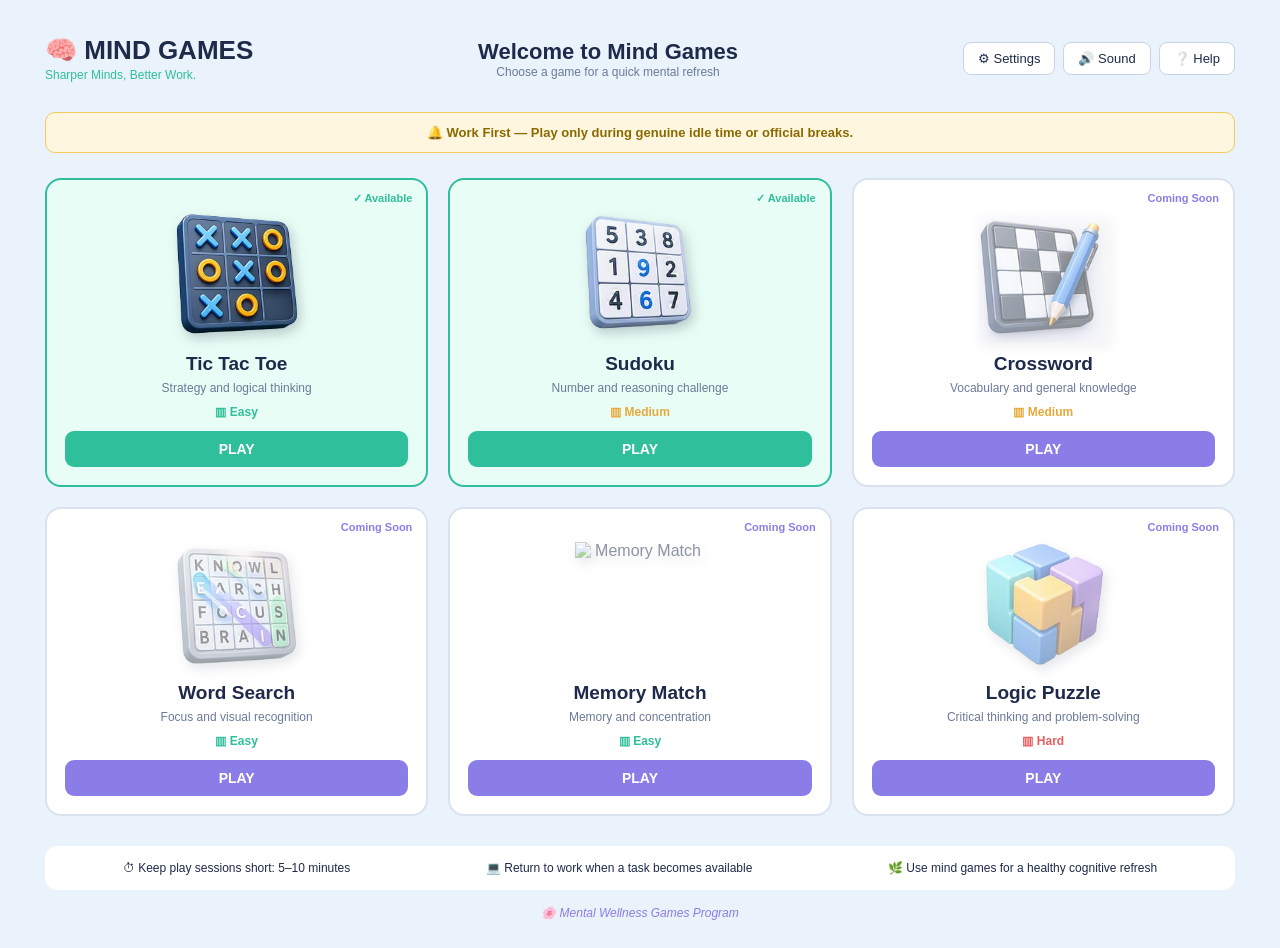
==== index.html @ a5e5b409 "Add files via upload" ====
<!DOCTYPE html>
<html lang="en">
<head>
    <meta charset="UTF-8">
    <meta name="viewport" content="width=device-width, initial-scale=1.0">
    <title>Mind Games</title>
    <link rel="stylesheet" href="css/style.css">
</head>
<body>

    <header class="app-header">
        <div class="header-left">
            <h1>🧠 MIND GAMES</h1>
            <p class="tagline">Sharper Minds, Better Work.</p>
        </div>
        <div class="header-center">
            <h2>Welcome to Mind Games</h2>
            <p>Choose a game for a quick mental refresh</p>
        </div>
        <div class="header-right">
            <button class="btn-icon">⚙ Settings</button>
            <button class="btn-icon">🔊 Sound</button>
            <button class="btn-icon">❔ Help</button>
        </div>
    </header>

    <div class="banner">
        🔔 <strong>Work First</strong> — Play only during genuine idle time or official breaks.
    </div>

    <main class="game-grid">

        <!-- Tic Tac Toe -->
        <div class="card available">
            <span class="status">✓ Available</span>
            <img src="assets/tic_tac_toe.png" alt="Tic Tac Toe">
            <h2>Tic Tac Toe</h2>
            <p>Strategy and logical thinking</p>
            <span class="badge easy">▥ Easy</span>
            <button class="btn-play" onclick="window.location.href='tictactoe.html'">PLAY</button>
        </div>

        <!-- Sudoku -->
        <div class="card available">
            <span class="status">✓ Available</span>
            <img src="assets/sudoku.png" alt="Sudoku">
            <h2>Sudoku</h2>
            <p>Number and reasoning challenge</p>
            <span class="badge medium">▥ Medium</span>
            <button class="btn-play" onclick="window.location.href='sudoku.html'">PLAY</button>
        </div>

        <!-- Crossword -->
        <div class="card coming-soon">
            <span class="status soon">Coming Soon</span>
            <img src="assets/crossword.png" alt="Crossword">
            <h2>Crossword</h2>
            <p>Vocabulary and general knowledge</p>
            <span class="badge medium">▥ Medium</span>
            <button class="btn-play purple" onclick="alert('Coming Soon!')">PLAY</button>
        </div>

        <!-- Word Search -->
        <div class="card coming-soon">
            <span class="status soon">Coming Soon</span>
            <img src="assets/word_search.png" alt="Word Search">
            <h2>Word Search</h2>
            <p>Focus and visual recognition</p>
            <span class="badge easy">▥ Easy</span>
            <button class="btn-play purple" onclick="alert('Coming Soon!')">PLAY</button>
        </div>

        <!-- Memory Match -->
        <div class="card coming-soon">
            <span class="status soon">Coming Soon</span>
            <img src="assets/memory_match.png" alt="Memory Match">
            <h2>Memory Match</h2>
            <p>Memory and concentration</p>
            <span class="badge easy">▥ Easy</span>
            <button class="btn-play purple" onclick="alert('Coming Soon!')">PLAY</button>
        </div>

        <!-- Logic Puzzle -->
        <div class="card coming-soon">
            <span class="status soon">Coming Soon</span>
            <img src="assets/logic_puzzle.png" alt="Logic Puzzle">
            <h2>Logic Puzzle</h2>
            <p>Critical thinking and problem-solving</p>
            <span class="badge hard">▥ Hard</span>
            <button class="btn-play purple" onclick="alert('Coming Soon!')">PLAY</button>
        </div>

    </main>

    <footer class="wellness-footer">
        <span>⏱ Keep play sessions short: 5–10 minutes</span>
        <span>💻 Return to work when a task becomes available</span>
        <span>🌿 Use mind games for a healthy cognitive refresh</span>
    </footer>

    <p class="program-title">🌸 Mental Wellness Games Program</p>

    <script src="js/app.js"></script>
</body>
</html>
---- css/style.css ----
/* =====================================================
   MIND GAMES — Web Edition
   Matching the Python CustomTkinter design
   ===================================================== */

:root {
    --bg-main: #EAF2FB;
    --bg-card: #FFFFFF;
    --bg-card-hl: #E8FDF5;
    --accent-mint: #2FBF9B;
    --accent-blue: #4A6CF7;
    --accent-purple: #8B7DE8;
    --text-dark: #1E2A4A;
    --text-muted: #6B7A99;
    --badge-easy: #2FBF9B;
    --badge-med: #E8A93B;
    --badge-hard: #E85D5D;
    --banner-bg: #FFF6E0;
    --banner-border: #F4C95D;
}

* {
    box-sizing: border-box;
    margin: 0;
    padding: 0;
}

body {
    font-family: 'Segoe UI', Arial, sans-serif;
    background: var(--bg-main);
    color: var(--text-dark);
    min-height: 100vh;
    padding: 20px;
}

/* ---------- HEADER ---------- */
.app-header {
    display: flex;
    justify-content: space-between;
    align-items: center;
    padding: 15px 25px;
    flex-wrap: wrap;
    gap: 15px;
}

.header-left h1 {
    font-size: 26px;
    color: var(--text-dark);
}

.tagline {
    color: var(--accent-mint);
    font-size: 12px;
    margin-top: 2px;
}

.header-center {
    text-align: center;
}

.header-center h2 {
    font-size: 22px;
    color: var(--text-dark);
}

.header-center p {
    font-size: 12px;
    color: var(--text-muted);
}

.header-right {
    display: flex;
    gap: 8px;
}

.btn-icon {
    background: white;
    color: var(--text-dark);
    border: 1px solid #C8D3E8;
    padding: 8px 14px;
    border-radius: 8px;
    cursor: pointer;
    font-size: 13px;
    transition: 0.2s;
}

.btn-icon:hover {
    background: #E5ECF7;
}

/* ---------- WORK FIRST BANNER ---------- */
.banner {
    background: var(--banner-bg);
    border: 1px solid var(--banner-border);
    border-radius: 10px;
    text-align: center;
    padding: 12px;
    margin: 15px 25px;
    color: #8A6A00;
    font-size: 13px;
    font-weight: bold;
}

/* ---------- GAME GRID ---------- */
.game-grid {
    display: grid;
    grid-template-columns: repeat(3, 1fr);
    gap: 20px;
    padding: 10px 25px;
}

.card {
    background: var(--bg-card);
    border: 2px solid #DAE2EF;
    border-radius: 16px;
    padding: 18px;
    text-align: center;
    position: relative;
    transition: transform 0.15s, box-shadow 0.15s;
    display: flex;
    flex-direction: column;
    align-items: center;
}

.card.available {
    background: var(--bg-card-hl);
    border-color: var(--accent-mint);
}

.card:hover {
    transform: translateY(-3px);
    box-shadow: 0 8px 20px rgba(30, 42, 74, 0.12);
}

.status {
    position: absolute;
    top: 12px;
    right: 14px;
    font-size: 11px;
    font-weight: bold;
    color: var(--accent-mint);
}

.status.soon {
    color: var(--accent-purple);
}

.card img {
    width: 130px;
    height: 130px;
    object-fit: contain;
    margin: 15px 0 10px 0;
    filter: drop-shadow(3px 5px 6px rgba(40, 50, 80, 0.25));
}

.card.coming-soon img {
    opacity: 0.5;
}

.card h2 {
    font-size: 19px;
    margin-bottom: 6px;
    color: var(--text-dark);
}

.card p {
    color: var(--text-muted);
    font-size: 12px;
    margin-bottom: 10px;
}

/* ---------- BADGES ---------- */
.badge {
    font-size: 12px;
    font-weight: bold;
    margin-bottom: 12px;
    display: inline-block;
}

.badge.easy   { color: var(--badge-easy); }
.badge.medium { color: var(--badge-med); }
.badge.hard   { color: var(--badge-hard); }

/* ---------- PLAY BUTTON ---------- */
.btn-play {
    background: var(--accent-mint);
    color: white;
    border: none;
    padding: 10px 30px;
    border-radius: 9px;
    font-size: 14px;
    font-weight: bold;
    cursor: pointer;
    width: 100%;
    transition: 0.2s;
}

.btn-play:hover {
    background: #25A385;
}

.btn-play.purple {
    background: var(--accent-purple);
}

.btn-play.purple:hover {
    background: #7568CF;
}

/* ---------- WELLNESS FOOTER ---------- */
.wellness-footer {
    background: white;
    border-radius: 12px;
    padding: 15px;
    margin: 20px 25px 8px 25px;
    display: flex;
    justify-content: space-around;
    flex-wrap: wrap;
    gap: 10px;
    font-size: 12px;
    color: var(--text-dark);
}

.program-title {
    text-align: center;
    color: var(--accent-purple);
    font-style: italic;
    font-size: 12px;
    padding: 8px;
}

/* ---------- RESPONSIVE ---------- */
@media (max-width: 900px) {
    .game-grid { grid-template-columns: repeat(2, 1fr); }
    .app-header { flex-direction: column; text-align: center; }
}

@media (max-width: 600px) {
    .game-grid { grid-template-columns: 1fr; }
}
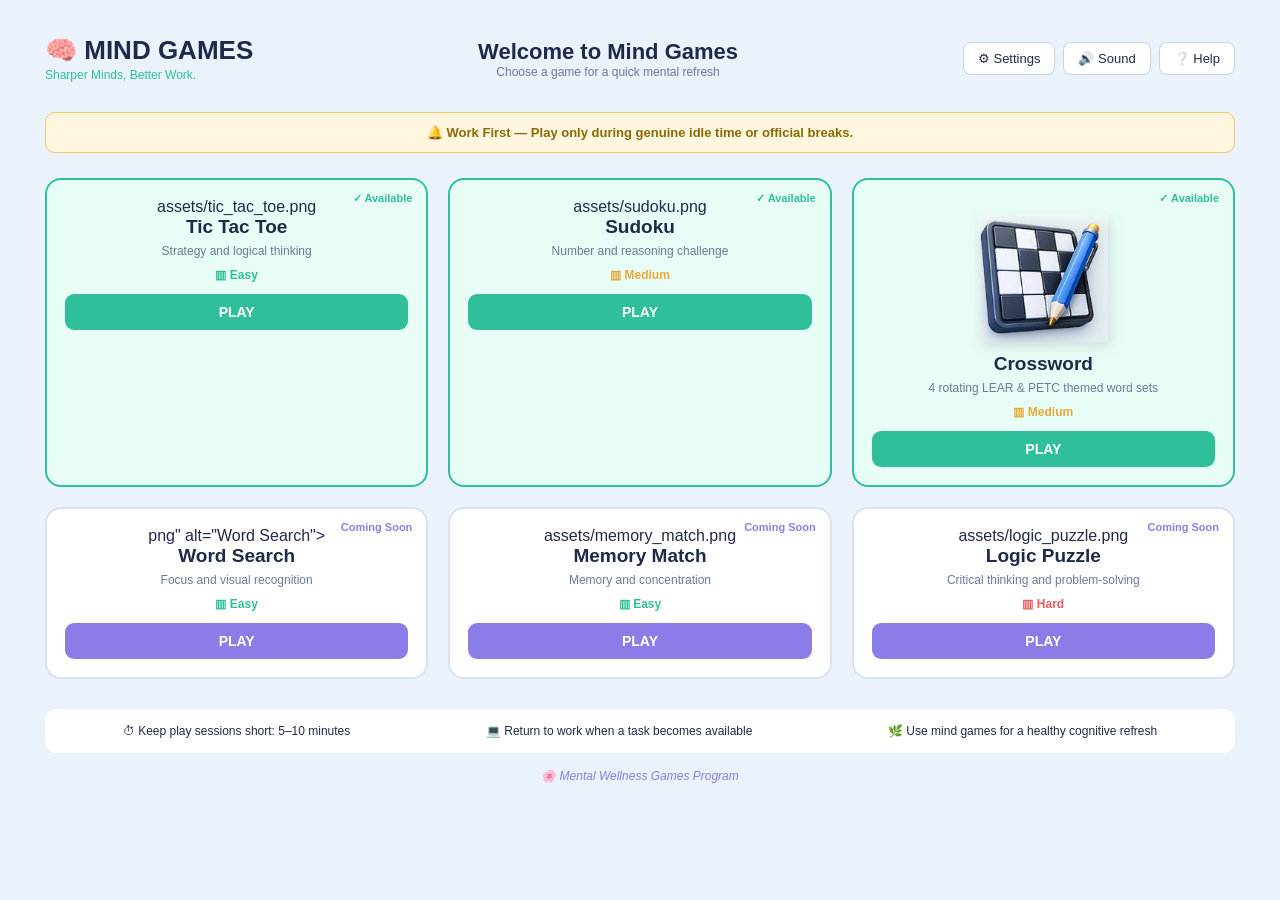
==== commit 32bdf9c1: "Update index.html" ====
--- a/index.html
+++ b/index.html
@@ -7,7 +7,6 @@
     <link rel="stylesheet" href="css/style.css">
 </head>
 <body>
-
     <header class="app-header">
         <div class="header-left">
             <h1>🧠 MIND GAMES</h1>
@@ -23,83 +22,71 @@
             <button class="btn-icon">❔ Help</button>
         </div>
     </header>
-
     <div class="banner">
         🔔 <strong>Work First</strong> — Play only during genuine idle time or official breaks.
     </div>
-
     <main class="game-grid">
-
         <!-- Tic Tac Toe -->
         <div class="card available">
             <span class="status">✓ Available</span>
-            <img src="assets/tic_tac_toe.png" alt="Tic Tac Toe">
+            assets/tic_tac_toe.png
             <h2>Tic Tac Toe</h2>
             <p>Strategy and logical thinking</p>
             <span class="badge easy">▥ Easy</span>
             <button class="btn-play" onclick="window.location.href='tictactoe.html'">PLAY</button>
         </div>
-
         <!-- Sudoku -->
         <div class="card available">
             <span class="status">✓ Available</span>
-            <img src="assets/sudoku.png" alt="Sudoku">
+            assets/sudoku.png
             <h2>Sudoku</h2>
             <p>Number and reasoning challenge</p>
             <span class="badge medium">▥ Medium</span>
             <button class="btn-play" onclick="window.location.href='sudoku.html'">PLAY</button>
         </div>
-
         <!-- Crossword -->
-        <div class="card coming-soon">
-            <span class="status soon">Coming Soon</span>
-            <img src="assets/crossword.png" alt="Crossword">
+        <div class="card available">
+            <span class="status">✓ Available</span>
+            <img src="assets/crossword.png">
             <h2>Crossword</h2>
-            <p>Vocabulary and general knowledge</p>
+            <p>4 rotating LEAR &amp; PETC themed word sets</p>
             <span class="badge medium">▥ Medium</span>
-            <button class="btn-play purple" onclick="alert('Coming Soon!')">PLAY</button>
+            <button class="btn-play" onclick="window.location.href='crossword.html'">PLAY</button>
         </div>
-
         <!-- Word Search -->
         <div class="card coming-soon">
             <span class="status soon">Coming Soon</span>
-            <img src="assets/word_search.png" alt="Word Search">
+            png" alt="Word Search">
             <h2>Word Search</h2>
             <p>Focus and visual recognition</p>
             <span class="badge easy">▥ Easy</span>
             <button class="btn-play purple" onclick="alert('Coming Soon!')">PLAY</button>
         </div>
-
         <!-- Memory Match -->
         <div class="card coming-soon">
             <span class="status soon">Coming Soon</span>
-            <img src="assets/memory_match.png" alt="Memory Match">
+            assets/memory_match.png
             <h2>Memory Match</h2>
             <p>Memory and concentration</p>
             <span class="badge easy">▥ Easy</span>
             <button class="btn-play purple" onclick="alert('Coming Soon!')">PLAY</button>
         </div>
-
         <!-- Logic Puzzle -->
         <div class="card coming-soon">
             <span class="status soon">Coming Soon</span>
-            <img src="assets/logic_puzzle.png" alt="Logic Puzzle">
+            assets/logic_puzzle.png
             <h2>Logic Puzzle</h2>
             <p>Critical thinking and problem-solving</p>
             <span class="badge hard">▥ Hard</span>
             <button class="btn-play purple" onclick="alert('Coming Soon!')">PLAY</button>
         </div>
-
     </main>
-
     <footer class="wellness-footer">
         <span>⏱ Keep play sessions short: 5–10 minutes</span>
         <span>💻 Return to work when a task becomes available</span>
         <span>🌿 Use mind games for a healthy cognitive refresh</span>
     </footer>
-
     <p class="program-title">🌸 Mental Wellness Games Program</p>
-
     <script src="js/app.js"></script>
 </body>
 </html>
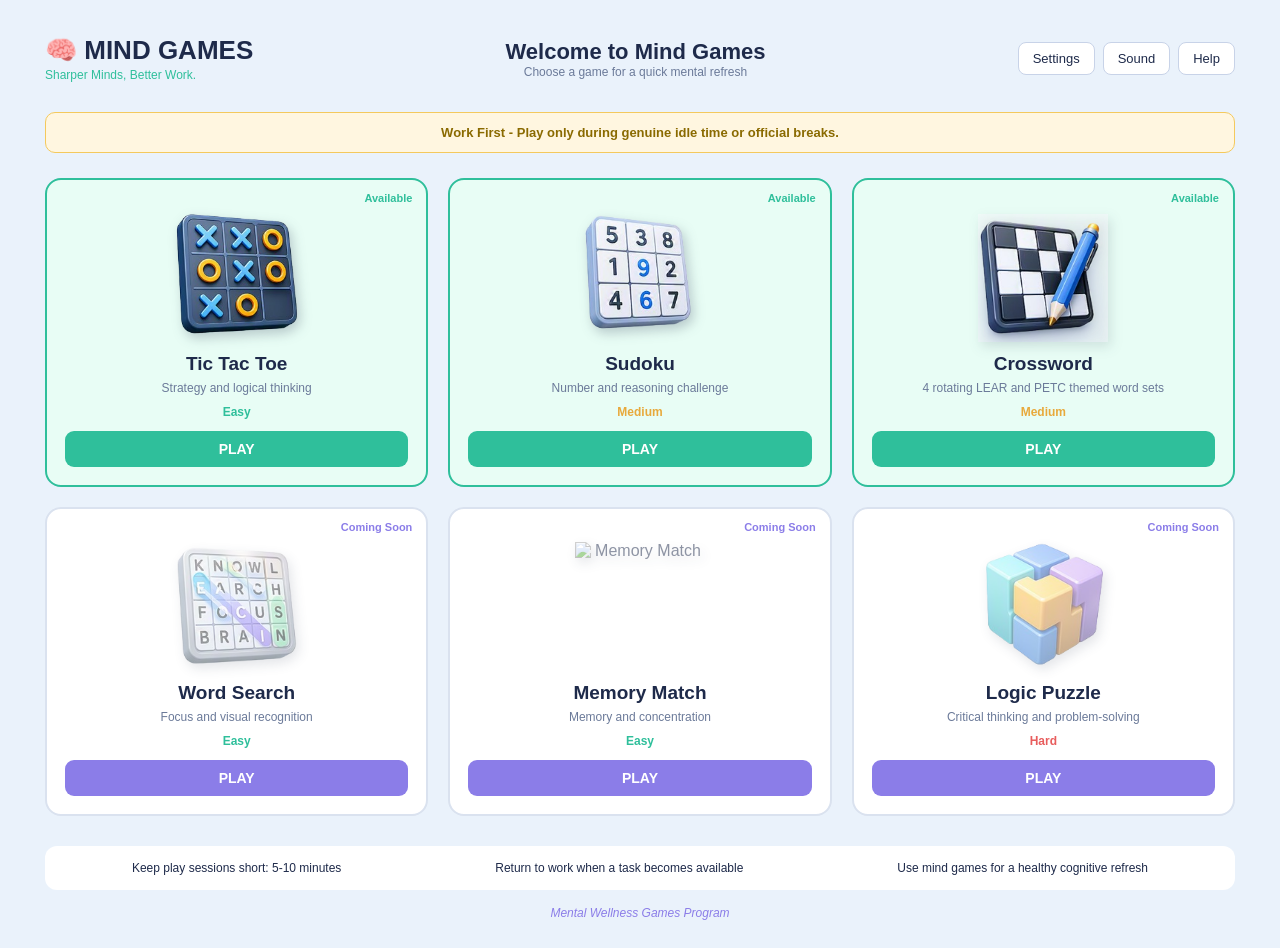
==== commit a8c749d5: "Update index.html" ====
--- a/index.html
+++ b/index.html
@@ -17,76 +17,70 @@
             <p>Choose a game for a quick mental refresh</p>
         </div>
         <div class="header-right">
-            <button class="btn-icon">⚙ Settings</button>
-            <button class="btn-icon">🔊 Sound</button>
-            <button class="btn-icon">❔ Help</button>
+            <button class="btn-icon">Settings</button>
+            <button class="btn-icon">Sound</button>
+            <button class="btn-icon">Help</button>
         </div>
     </header>
     <div class="banner">
-        🔔 <strong>Work First</strong> — Play only during genuine idle time or official breaks.
+        <strong>Work First</strong> - Play only during genuine idle time or official breaks.
     </div>
     <main class="game-grid">
-        <!-- Tic Tac Toe -->
         <div class="card available">
-            <span class="status">✓ Available</span>
-            assets/tic_tac_toe.png
+            <span class="status">Available</span>
+            <img src="assets/tic_tac_toe.png" alt="Tic Tac Toe">
             <h2>Tic Tac Toe</h2>
             <p>Strategy and logical thinking</p>
-            <span class="badge easy">▥ Easy</span>
+            <span class="badge easy">Easy</span>
             <button class="btn-play" onclick="window.location.href='tictactoe.html'">PLAY</button>
         </div>
-        <!-- Sudoku -->
         <div class="card available">
-            <span class="status">✓ Available</span>
-            assets/sudoku.png
+            <span class="status">Available</span>
+            <img src="assets/sudoku.png" alt="Sudoku">
             <h2>Sudoku</h2>
             <p>Number and reasoning challenge</p>
-            <span class="badge medium">▥ Medium</span>
+            <span class="badge medium">Medium</span>
             <button class="btn-play" onclick="window.location.href='sudoku.html'">PLAY</button>
         </div>
-        <!-- Crossword -->
         <div class="card available">
-            <span class="status">✓ Available</span>
-            <img src="assets/crossword.png">
+            <span class="status">Available</span>
+            <img src="assets/crossword.png" alt="Crossword">
             <h2>Crossword</h2>
-            <p>4 rotating LEAR &amp; PETC themed word sets</p>
-            <span class="badge medium">▥ Medium</span>
+            <p>4 rotating LEAR and PETC themed word sets</p>
+            <span class="badge medium">Medium</span>
             <button class="btn-play" onclick="window.location.href='crossword.html'">PLAY</button>
         </div>
-        <!-- Word Search -->
         <div class="card coming-soon">
             <span class="status soon">Coming Soon</span>
-            png" alt="Word Search">
+            <img src="assets/word_search.png" alt="Word Search">
             <h2>Word Search</h2>
             <p>Focus and visual recognition</p>
-            <span class="badge easy">▥ Easy</span>
+            <span class="badge easy">Easy</span>
             <button class="btn-play purple" onclick="alert('Coming Soon!')">PLAY</button>
         </div>
-        <!-- Memory Match -->
         <div class="card coming-soon">
             <span class="status soon">Coming Soon</span>
-            assets/memory_match.png
+            <img src="assets/memory_match.png" alt="Memory Match">
             <h2>Memory Match</h2>
             <p>Memory and concentration</p>
-            <span class="badge easy">▥ Easy</span>
+            <span class="badge easy">Easy</span>
             <button class="btn-play purple" onclick="alert('Coming Soon!')">PLAY</button>
         </div>
-        <!-- Logic Puzzle -->
         <div class="card coming-soon">
             <span class="status soon">Coming Soon</span>
-            assets/logic_puzzle.png
+            <img src="assets/logic_puzzle.png" alt="Logic Puzzle">
             <h2>Logic Puzzle</h2>
             <p>Critical thinking and problem-solving</p>
-            <span class="badge hard">▥ Hard</span>
+            <span class="badge hard">Hard</span>
             <button class="btn-play purple" onclick="alert('Coming Soon!')">PLAY</button>
         </div>
     </main>
     <footer class="wellness-footer">
-        <span>⏱ Keep play sessions short: 5–10 minutes</span>
-        <span>💻 Return to work when a task becomes available</span>
-        <span>🌿 Use mind games for a healthy cognitive refresh</span>
+        <span>Keep play sessions short: 5-10 minutes</span>
+        <span>Return to work when a task becomes available</span>
+        <span>Use mind games for a healthy cognitive refresh</span>
     </footer>
-    <p class="program-title">🌸 Mental Wellness Games Program</p>
+    <p class="program-title">Mental Wellness Games Program</p>
     <script src="js/app.js"></script>
 </body>
 </html>
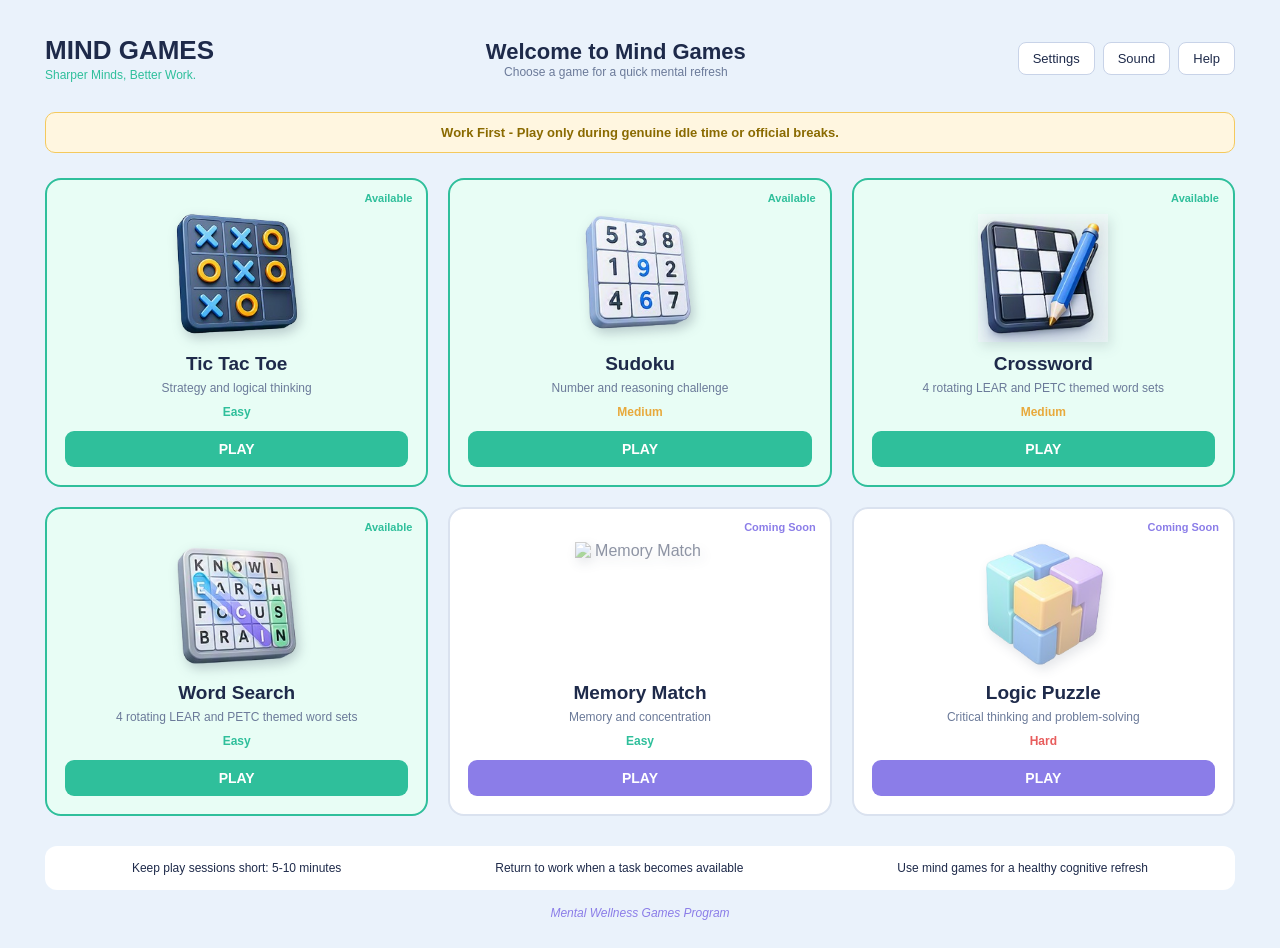
==== commit f248305e: "Update index.html" ====
--- a/index.html
+++ b/index.html
@@ -9,7 +9,7 @@
 <body>
     <header class="app-header">
         <div class="header-left">
-            <h1>🧠 MIND GAMES</h1>
+            <h1>MIND GAMES</h1>
             <p class="tagline">Sharper Minds, Better Work.</p>
         </div>
         <div class="header-center">
@@ -50,13 +50,13 @@
             <span class="badge medium">Medium</span>
             <button class="btn-play" onclick="window.location.href='crossword.html'">PLAY</button>
         </div>
-        <div class="card coming-soon">
-            <span class="status soon">Coming Soon</span>
+        <div class="card available">
+            <span class="status">Available</span>
             <img src="assets/word_search.png" alt="Word Search">
             <h2>Word Search</h2>
-            <p>Focus and visual recognition</p>
+            <p>4 rotating LEAR and PETC themed word sets</p>
             <span class="badge easy">Easy</span>
-            <button class="btn-play purple" onclick="alert('Coming Soon!')">PLAY</button>
+            <button class="btn-play" onclick="window.location.href='wordsearch.html'">PLAY</button>
         </div>
         <div class="card coming-soon">
             <span class="status soon">Coming Soon</span>
